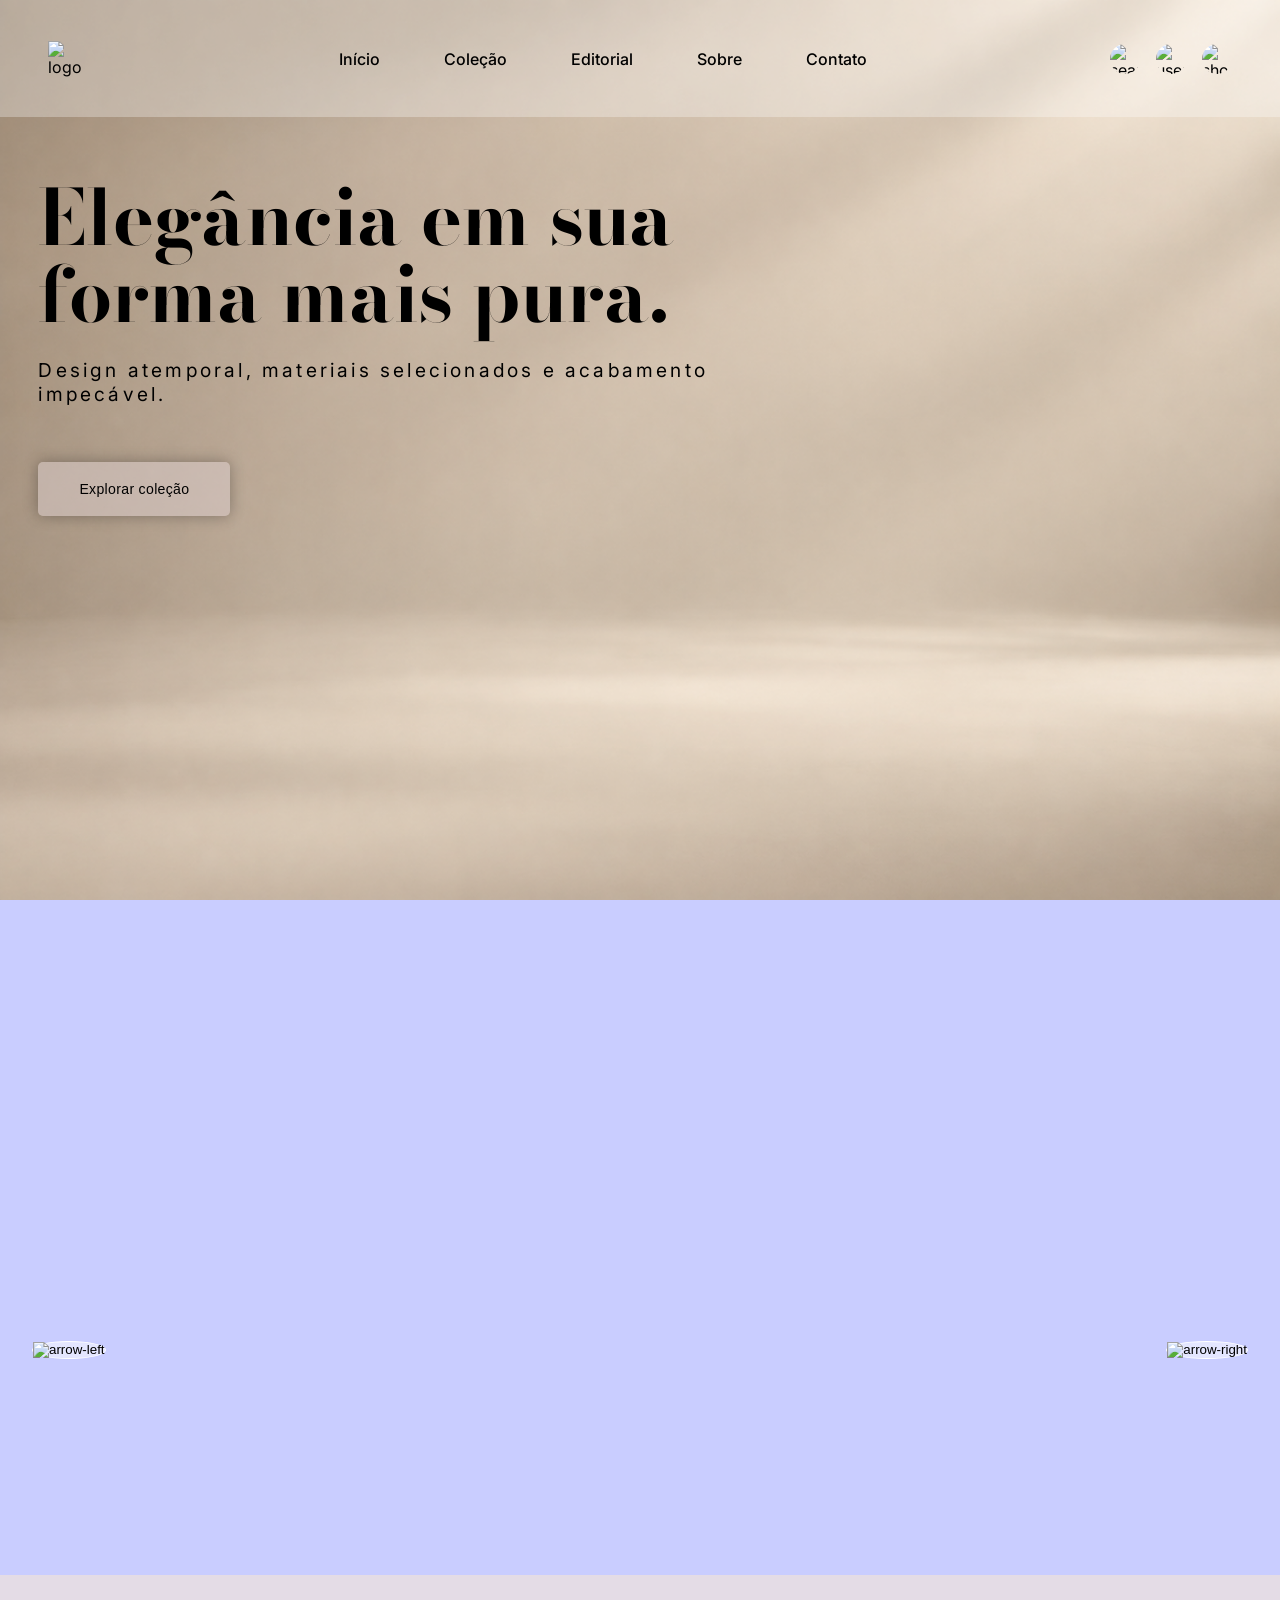
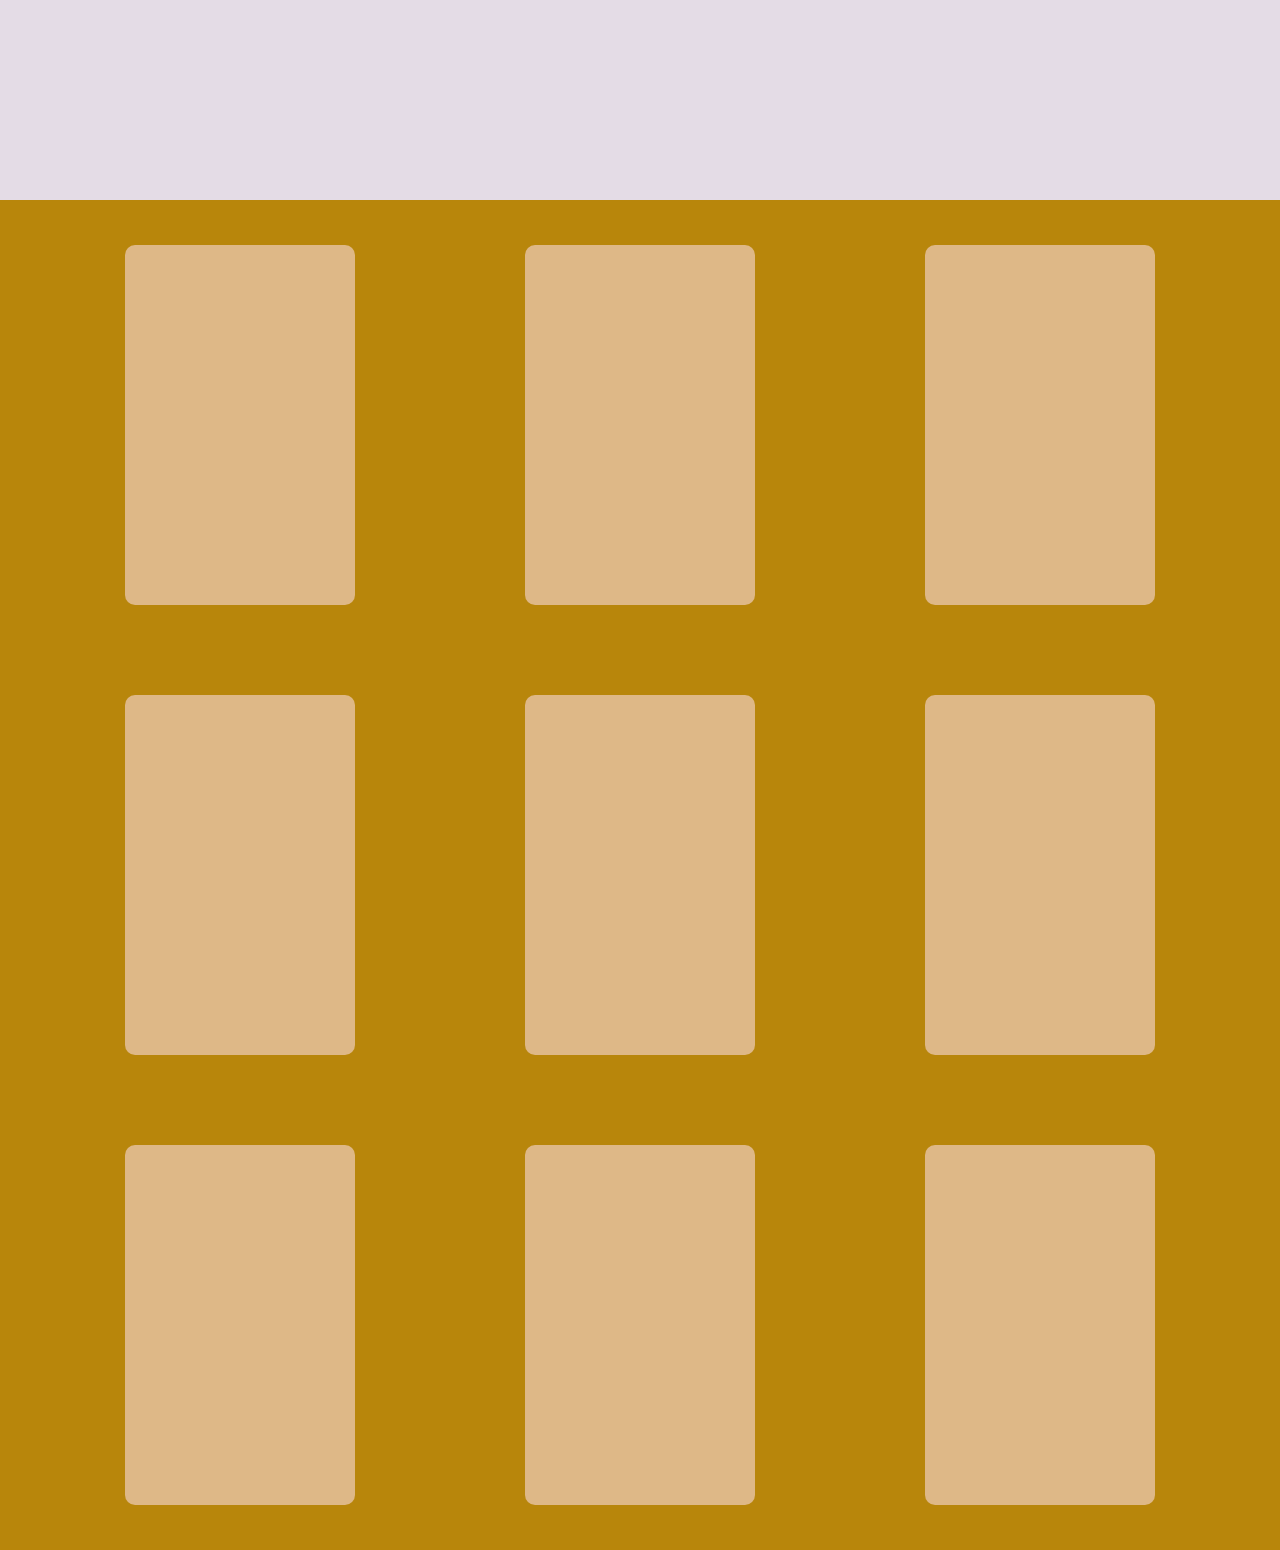
==== loja.html @ 96a673a0 "Add files via upload" ====
<!DOCTYPE html>
<html lang="en">

<head>
    <meta charset="UTF-8">
    <meta name="viewport" content="width=device-width, initial-scale=1.0">
    <title>Document</title>
    <link rel="stylesheet" href="loja.css">
    <script defer type="module" src="loja.js"></script>
    <script type="importmap">
{
    "imports": {
        "three": "https://unpkg.com/three@0.179.1/build/three.module.js",
        "three/addons/": "https://unpkg.com/three@0.179.1/examples/jsm/"
    }
}
</script>

    <link rel="preconnect" href="https://fonts.googleapis.com">
    <link rel="preconnect" href="https://fonts.gstatic.com" crossorigin>
    <link
        href="https://fonts.googleapis.com/css2?family=Bodoni+Moda:ital,opsz,wght@0,6..96,400..900;1,6..96,400..900&family=Inter:ital,opsz,wght@0,14..32,100..900;1,14..32,100..900&family=Orbitron:wght@400..900&family=Poppins:ital,wght@0,100;0,200;0,300;0,400;0,500;0,600;0,700;0,800;0,900;1,100;1,200;1,300;1,400;1,500;1,600;1,700;1,800;1,900&display=swap"
        rel="stylesheet">

</head>

<body>

    <header class="header">
        <div class="logo">
            <img width="50" height="50" src="https://img.icons8.com/ios-filled/50/logo.png" alt="logo" />
        </div>

        <nav class="nav__computador">
            <a href="#">Início</a>
            <a href="#">Coleção</a>
            <a href="#">Editorial</a>
            <a href="#">Sobre</a>
            <a href="#">Contato</a>
        </nav>

        <div class="icones__header">
            <img width="30" height="30" src="https://img.icons8.com/ios-glyphs/30/search--v1.png" alt="search--v1" />
            <img width="30" height="30" src="https://img.icons8.com/ios-glyphs/30/user--v1.png" alt="user--v1" />
            <img width="30" height="30" src="https://img.icons8.com/ios-glyphs/30/shopping-cart--v1.png"
                alt="shopping-cart--v1" />
        </div>
    </header>

    <main class="main">
        <div class="imagem__fundo1">
            <img src="img/fundo1.png" alt="">
        </div>

        <div class="posisão__texto">
            <div class="Meus__textos">
                <h1>Elegância em sua forma mais pura.</h1>
                <p>Design atemporal, materiais selecionados e acabamento impecável.</p>
                <button>
                    Explorar coleção
                </button>
            </div>
        </div>
    </main>

    <section class="section">
        <div class="Meu__3D ativo">
<img src="/LOJA-DE-ROUPA/img/camisa1.png" alt="">
            <div class="O__3D um" data-modelo="./modelos3D/camisa.glb">

            </div>
<img src="/LOJA-DE-ROUPA/img/camisa2.png" alt="">
        </div>
        <div class="Meu__3D">

            <div  class="O__3D dois" data-modelo="./modelos3D/sapato-v1.glb">

            </div>

        </div>
        <div style="background: rgb(0, 255, 64);" class="Meu__3D">

            <div class="O__3D dois" data-modelo="./modelos3D/sapato-v1.glb">

            </div>

        </div>

        <div class="setas">
            <button class="voltar"><img width="60" height="60" src="https://img.icons8.com/3d-fluency/94/arrow-left.png"
                    alt="arrow-left" /></button>
            <button class="passar"><img width="60" height="60"
                    src="https://img.icons8.com/3d-fluency/94/arrow-right.png" alt="arrow-right" /></button>
        </div>

        <div class="modelos__indicadores">

        </div>
    </section>

    <article class="Produtos__loja">
        <div class="produto">

        </div>
        <div class="produto">

        </div>
        <div class="produto">

        </div>
        <div class="produto">

        </div>
<div class="produto">
            
        </div>
        <div class="produto">
            
        </div>
<div class="produto">
            
        </div>
<div class="produto">
            
        </div>
<div class="produto">
            
        </div>


    </article>
</body>
<script src="https://cdn.jsdelivr.net/npm/gsap@3.15/dist/gsap.min.js"></script>

<script src="https://cdn.jsdelivr.net/npm/gsap@3.15/dist/ScrollTrigger.min.js"></script>
</html>
---- loja.css ----
* {
  padding: 0;
  margin: 0;
  box-sizing: border-box;
}
body {
  font-family: "Inter", sans-serif;
  overflow-x: hidden;
}
html {
  scroll-behavior: smooth;
}
:root {
  --branco: rgb(255, 255, 255);
  --sombra: rgba(000, 000, 000, 0.3);
}
button {
  cursor: pointer;
}
button:active {
  transform: translateY(-3px);
}
.header {
  width: 100%;
  height: 13vh;
  background: rgb(255, 255, 255, 0.3);
  position: fixed;
  top: 0;
  z-index: 5;
  display: flex;
  align-items: center;
  justify-content: space-between;
  padding: 0 3rem;

  .nav__computador {
    width: 90%;
    height: 100%;
    display: flex;
    align-items: center;
    justify-content: center;
    gap: 5vw;

    a {
      color: black;
      text-decoration: none;
      font-family: "Inter", sans-serif;
      font-weight: 500;
    }
  }
  .icones__header {
    display: flex;
    gap: 1rem;
    img {
      border-radius: 50%;
    }
    img:hover {
      background: rgb(255, 255, 255, 0.6);
    }
  }
}
.main {
  width: 100%;
  height: 100vh;
  position: relative;
  overflow: hidden;

  .imagem__fundo1 {
    width: 100%;
    height: 100%;
    position: absolute;
    z-index: -1;
    img {
      width: 100%;
      height: 100%;
      transition: 2s;
    }
  }

  .posisão__texto {
    width: 60%;
    height: 100%;
    display: flex;
    align-items: center;
    justify-content: center;
  }
  .Meus__textos {
    width: 90%;
    height: 60%;
    display: flex;
    flex-direction: column;
    gap: 1.5rem;

    h1 {
      font-family: "Bodoni Moda", serif;
      font-size: 6vw;
      line-height: 6vw;
    }
    p {
      font-size: 1.5vw;
      letter-spacing: 0.2rem;
    }
  }
  button {
    background: rgb(221, 207, 207, 0.5);
    width: 15vw;
    height: 6vh;
    border: none;
    border-radius: 5px;
    position: relative;
    cursor: pointer;
    z-index: 2;
    font-size: 1.1vw;
    margin-top: 2rem;
    box-shadow: 0 0 15px var(--sombra);
    letter-spacing: 0.02rem;
    overflow: hidden;
  }
  button::after {
    content: "";
    position: absolute;
    top: 0;
    right: 0;
    width: 100%;
    height: 0%;
    background: black;
    transition: 0.6s;
    z-index: -1;
  }
  button:hover::after {
    height: 100%;
  }
  button:hover {
    color: rgb(221, 207, 207, 0.5);
  }
  button::before {
    content: "→";
    position: absolute;
    right: 10%;
    opacity: 0;
  }
  button:hover::before {
    opacity: 1;
  }
}
.section {
  width: 100%;
  height: 100vh;
  background: rgb(201, 205, 255);
  position: relative;

  .Meu__3D.ativo {
    width: 100%;
    height: 100%;
    position: absolute;
    display: flex;
    align-items: center;
    justify-content: center;
    transform: translateX(0vw);
    transition: 0.5s;
    z-index: 2;

    .O__3D {
      width: 40vw;
      height: 40vw;
      display: flex;
      align-items: center;
      justify-content: center;
      transition: 0.5s;
      transform: translate(25vw, -100vh);
    }
    img{
      opacity: 1;
            transform: translateY(0vh);
    }
  }
  .Meu__3D {
    width: 100%;
    height: 100%;
    position: absolute;
    transform: translateX(100vw);
    left: 0;
    top: 0;
    transition: 0.5s;

    .O__3D {
      transform: translate(125vw);
      transition: 0.5s;
    }
    img {
      width: 20vw;
      height: auto;
      opacity: 0;
      transform: translateY(100vh);
    }
    
    
  }.modelos__indicadores {
      width: 100%;
      height: 25vh;
      background: rgb(255, 235, 205, 0.5);
      position: absolute;
      bottom: 0;
      z-index: 4;
    }
  .setas {
      width: 100%;
      height: 100%;
      position: absolute;
      display: flex;
      align-items: center;
      justify-content: space-between;
      padding: 0 2rem;
      z-index: 3;
      

      button {
        background: rgb(255, 255, 255, 0.5);
        border-radius: 50%;
        border:
       solid var(--branco),
       1px;
      }
    }
}
.Produtos__loja {
  width: 100%;
  height: 150vh;
  background: darkgoldenrod;
  display: grid;
  align-items: center;
  justify-content: center;
  place-items: center;
  grid-template-columns: repeat(3, 30%);
  gap: 0 1rem;

  .produto {
    width: 60%;
    height: 40vh;
    display: flex;
    align-items: center;
    justify-content: center;
    background: burlywood;
    border-radius: 10px;
    box-shadow: var(--sombra);
  }
}
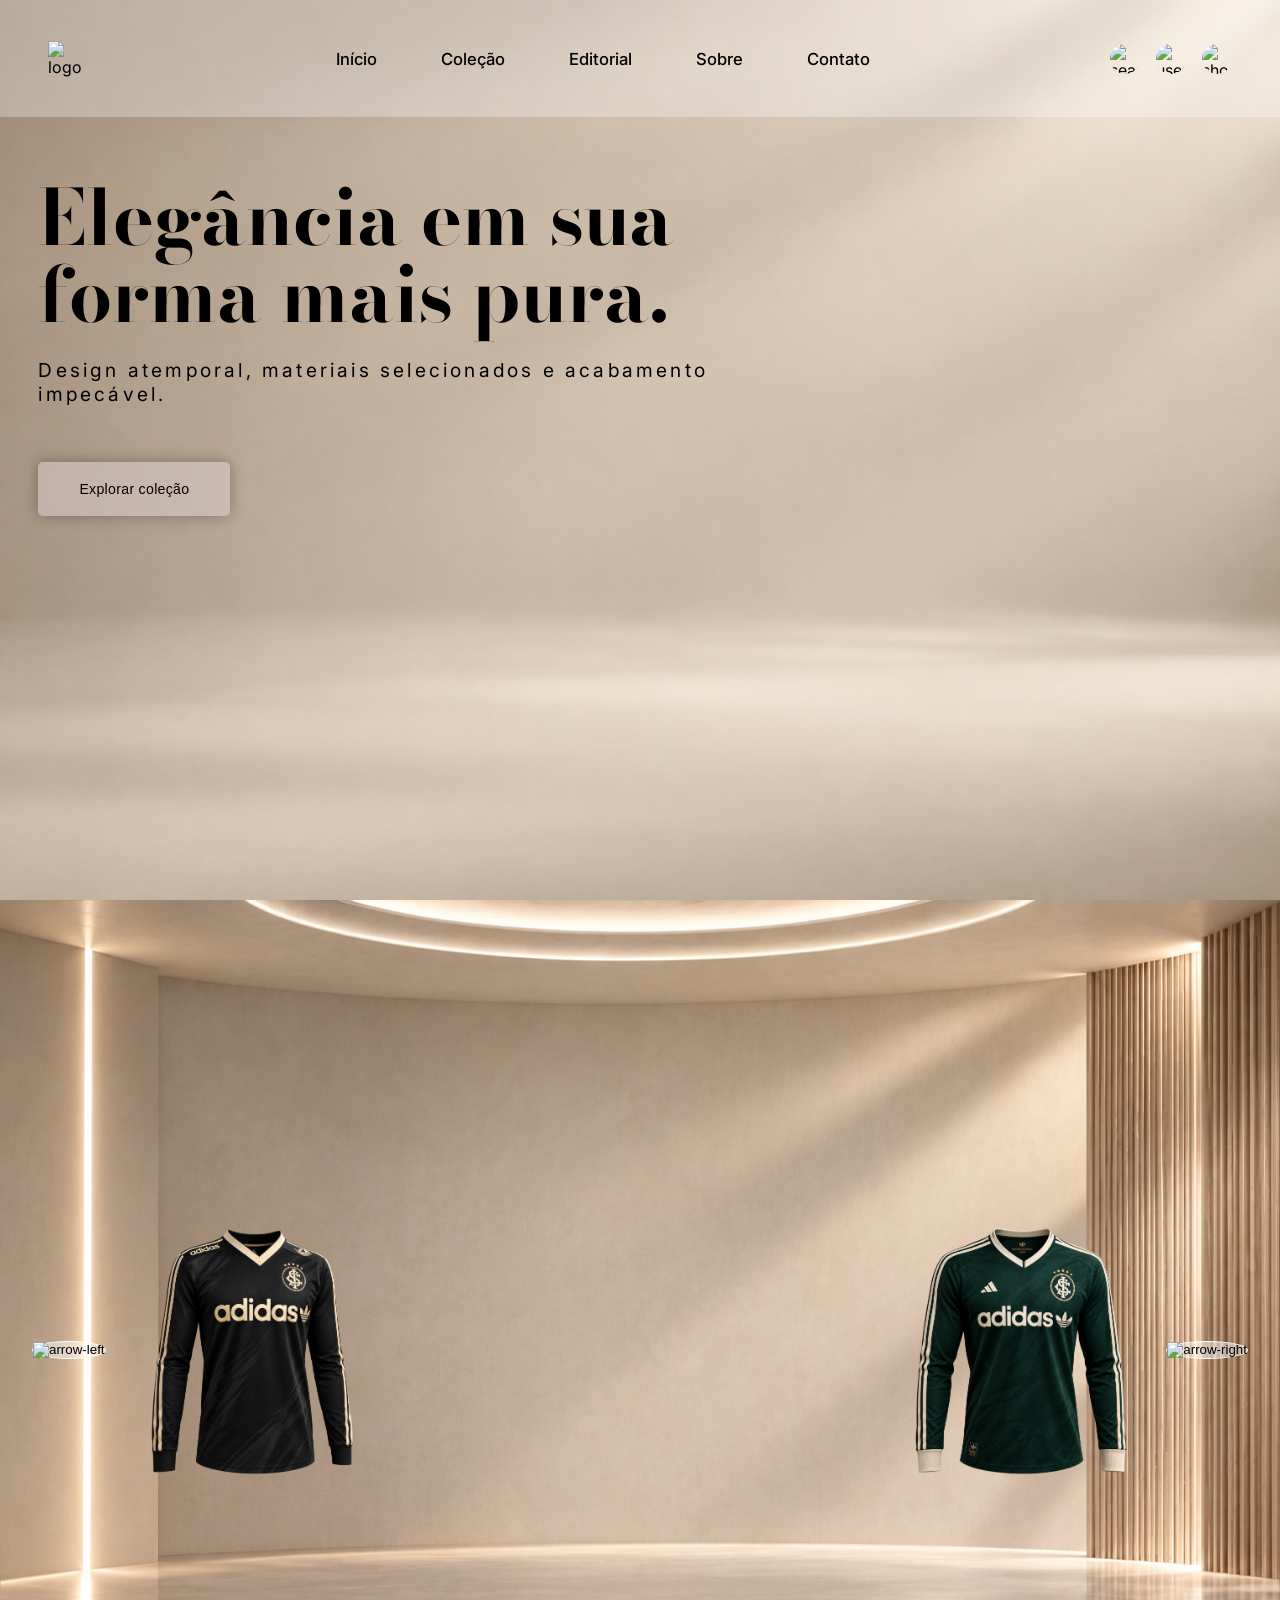
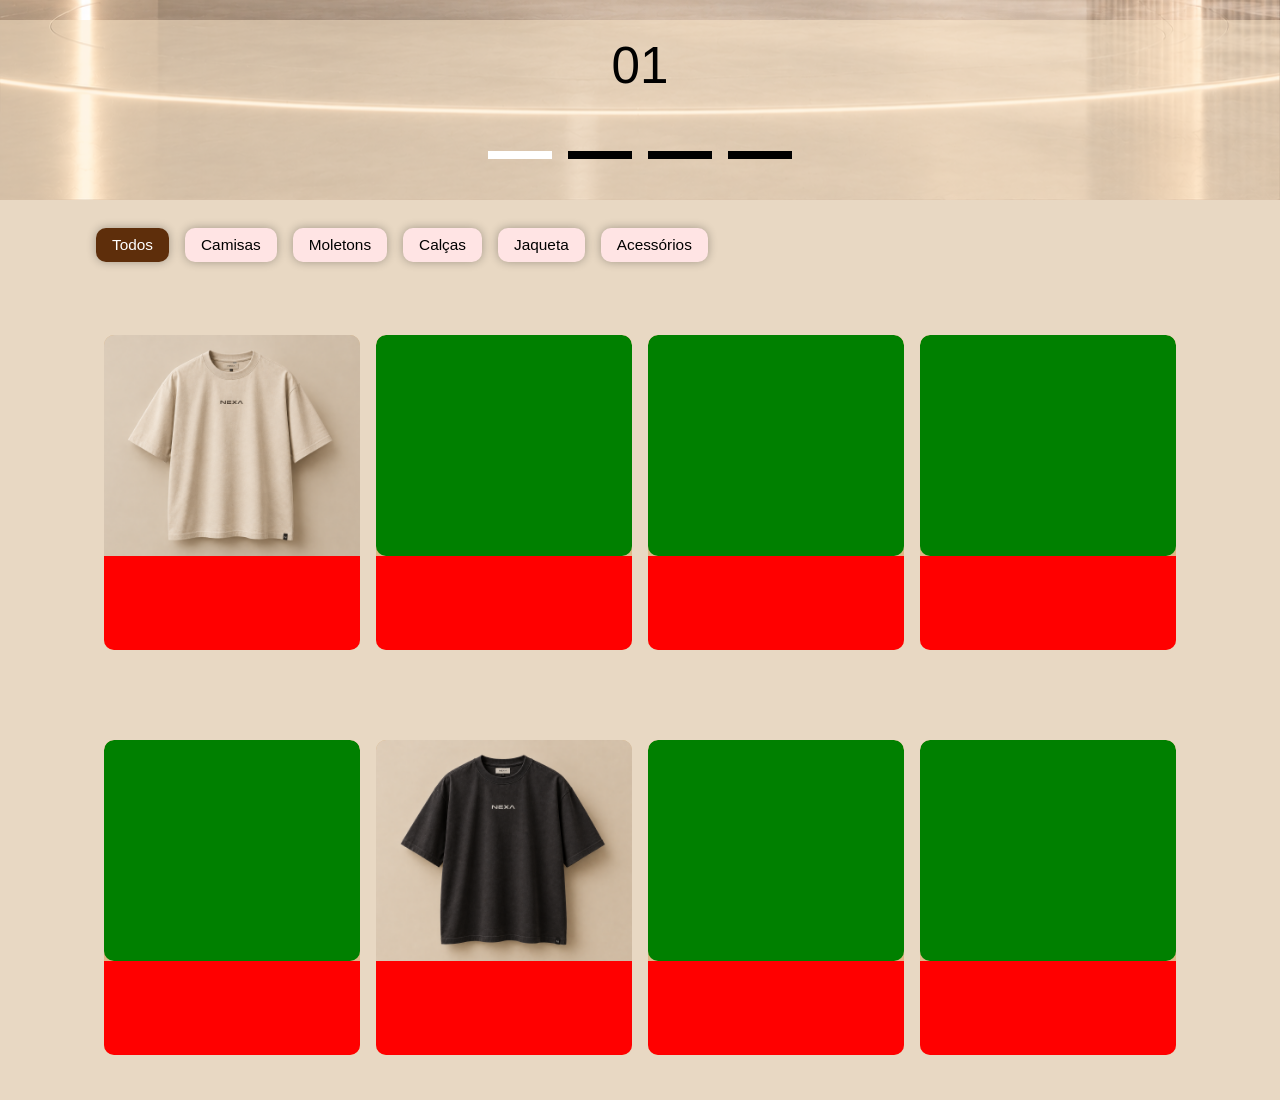
==== commit 545e7219: "Add files via upload" ====
--- a/loja.html
+++ b/loja.html
@@ -1,5 +1,5 @@
 <!DOCTYPE html>
-<html lang="en">
+<html lang="pt-br">
 
 <head>
     <meta charset="UTF-8">
@@ -62,27 +62,34 @@
             </div>
         </div>
     </main>
-
+    <div class="O__3D dois" data-modelo="modelos3D/sapato.glb"></div>
     <section class="section">
+        <div class="fundo2"><img src="img/fundo2.png" alt=""></div>
+
         <div class="Meu__3D ativo">
-<img src="/LOJA-DE-ROUPA/img/camisa1.png" alt="">
-            <div class="O__3D um" data-modelo="./modelos3D/camisa.glb">
-
-            </div>
-<img src="/LOJA-DE-ROUPA/img/camisa2.png" alt="">
-        </div>
+            <img src="/LOJA-DE-ROUPA/img/camisa1.png" alt="">
+            <div class="O__3D um" data-modelo="modelos3D/camisa.glb">
+
+            </div>
+            <img src="/LOJA-DE-ROUPA/img/camisa2.png" alt="">
+        </div>
+
         <div class="Meu__3D">
-
-            <div  class="O__3D dois" data-modelo="./modelos3D/sapato-v1.glb">
-
-            </div>
-
-        </div>
-        <div style="background: rgb(0, 255, 64);" class="Meu__3D">
-
-            <div class="O__3D dois" data-modelo="./modelos3D/sapato-v1.glb">
-
-            </div>
+            <img src="/LOJA-DE-ROUPA/img/camisa1.png" alt="">
+
+            <div class="O__3D dois" data-modelo="modelos3D/sapato-v1.glb">
+
+            </div>
+            <img src="/LOJA-DE-ROUPA/img/camisa1.png" alt="">
+
+        </div>
+        <div class="Meu__3D">
+            <img src="/LOJA-DE-ROUPA/img/camisa1.png" alt="">
+
+            <div class="O__3D dois" data-modelo="modelos3D/calça.glb">
+
+            </div>
+            <img src="/LOJA-DE-ROUPA/img/camisa1.png" alt="">
 
         </div>
 
@@ -94,43 +101,103 @@
         </div>
 
         <div class="modelos__indicadores">
-
+            <div class="numeros">
+                01
+            </div>
+            <div class="barras">
+                <div class="barra ativo"></div>
+                <div class="barra"></div>
+                <div class="barra"></div>
+                <div class="barra"></div>
+            </div>
         </div>
     </section>
 
     <article class="Produtos__loja">
-        <div class="produto">
-
-        </div>
-        <div class="produto">
-
-        </div>
-        <div class="produto">
-
-        </div>
-        <div class="produto">
-
-        </div>
-<div class="produto">
-            
-        </div>
-        <div class="produto">
-            
-        </div>
-<div class="produto">
-            
-        </div>
-<div class="produto">
-            
-        </div>
-<div class="produto">
-            
-        </div>
-
+        <div class="Filtros">
+            <div class="botoes">
+                <button class="botao ativo">Todos</button>
+                <button class="botao">Camisas</button>
+                <button class="botao">Moletons</button>
+                <button class="botao">Calças</button>
+                <button class="botao">Jaqueta</button>
+                <button class="botao">Acessórios</button>
+            </div>
+        </div>
+
+        <div class="Meus__produtos">
+
+            <div class="produto">
+                <div class="imagem__produto">
+<img src="img/camisa1__produto.png" alt="camisa bege">
+                </div>
+                <div class="conteudo__produto">
+
+                </div>
+            </div>
+            <div class="produto">
+                <div class="imagem__produto">
+
+                </div>
+                <div class="conteudo__produto">
+
+                </div>
+            </div>
+            <div class="produto">
+                <div class="imagem__produto">
+
+                </div>
+                <div class="conteudo__produto">
+
+                </div>
+            </div>
+            <div class="produto">
+                <div class="imagem__produto">
+
+                </div>
+                <div class="conteudo__produto">
+
+                </div>
+            </div>
+            <div class="produto">
+                <div class="imagem__produto">
+
+                </div>
+                <div class="conteudo__produto">
+
+                </div>
+            </div>
+            <div class="produto">
+                <div class="imagem__produto">
+<img src="img/camisa__produto2.png" alt="camisa preta">
+                </div>
+                <div class="conteudo__produto">
+
+                </div>
+            </div>
+            <div class="produto">
+                <div class="imagem__produto">
+
+                </div>
+                <div class="conteudo__produto">
+
+                </div>
+            </div>
+            <div class="produto">
+                <div class="imagem__produto">
+
+                </div>
+                <div class="conteudo__produto">
+
+                </div>
+            </div>
+
+        </div>
 
     </article>
 </body>
 <script src="https://cdn.jsdelivr.net/npm/gsap@3.15/dist/gsap.min.js"></script>
 
 <script src="https://cdn.jsdelivr.net/npm/gsap@3.15/dist/ScrollTrigger.min.js"></script>
+
 </html>
--- a/loja.css
+++ b/loja.css
@@ -26,7 +26,7 @@
   background: rgb(255, 255, 255, 0.3);
   position: fixed;
   top: 0;
-  z-index: 5;
+  z-index: 50;
   display: flex;
   align-items: center;
   justify-content: space-between;
@@ -45,6 +45,22 @@
       text-decoration: none;
       font-family: "Inter", sans-serif;
       font-weight: 500;
+      position: relative;
+      transition: 0.3s;
+      font-size: 1.3vw;
+    }
+        a:hover::after{
+        width: 100%;
+        }
+    a::after{
+      content: '';
+      width: 0%;
+      height: 10%;
+      position: absolute;
+      background: rgb(0, 102, 255);
+      bottom: 0;
+      left: 0;
+            transition: 0.5s;
     }
   }
   .icones__header {
@@ -52,6 +68,7 @@
     gap: 1rem;
     img {
       border-radius: 50%;
+      cursor: pointer;
     }
     img:hover {
       background: rgb(255, 255, 255, 0.6);
@@ -92,28 +109,31 @@
 
     h1 {
       font-family: "Bodoni Moda", serif;
-      font-size: 6vw;
-      line-height: 6vw;
+      width: clamp(20rem,60vw, 80rem);
+      font-size: clamp(2rem,6vw,10rem);
+      line-height: clamp(2rem,6vw,10rem);
     }
     p {
-      font-size: 1.5vw;
+      font-size: clamp(0.8rem,1.5vw,2.5rem);
       letter-spacing: 0.2rem;
+      width: clamp(20rem,60vw, 80rem);
     }
   }
   button {
     background: rgb(221, 207, 207, 0.5);
-    width: 15vw;
+    width: clamp(7rem,15vw, 20rem);
     height: 6vh;
     border: none;
     border-radius: 5px;
     position: relative;
     cursor: pointer;
     z-index: 2;
-    font-size: 1.1vw;
+    font-size: clamp(0.7rem,1.1vw,2rem);
     margin-top: 2rem;
     box-shadow: 0 0 15px var(--sombra);
     letter-spacing: 0.02rem;
     overflow: hidden;
+    white-space: nowrap;
   }
   button::after {
     content: "";
@@ -145,9 +165,19 @@
 .section {
   width: 100%;
   height: 100vh;
-  background: rgb(201, 205, 255);
   position: relative;
 
+  .fundo2{
+    width:  100%;
+    height: 100vh;
+    position: absolute;
+    top: 0;
+    img{
+      width: 100%;
+      height: 100%;
+    }
+  }
+
   .Meu__3D.ativo {
     width: 100%;
     height: 100%;
@@ -155,7 +185,6 @@
     display: flex;
     align-items: center;
     justify-content: center;
-    transform: translateX(0vw);
     transition: 0.5s;
     z-index: 2;
 
@@ -171,16 +200,20 @@
     img{
       opacity: 1;
             transform: translateY(0vh);
+            transition: 1s;
     }
   }
   .Meu__3D {
     width: 100%;
     height: 100%;
-    position: absolute;
-    transform: translateX(100vw);
+        display: flex;
+    align-items: center;
+    justify-content: center;
+    position: absolute;
     left: 0;
     top: 0;
     transition: 0.5s;
+    
 
     .O__3D {
       transform: translate(125vw);
@@ -190,17 +223,19 @@
       width: 20vw;
       height: auto;
       opacity: 0;
-      transform: translateY(100vh);
+      
+      transform: translateY(30vh);
     }
     
     
   }.modelos__indicadores {
       width: 100%;
-      height: 25vh;
+      height: 20vh;
       background: rgb(255, 235, 205, 0.5);
       position: absolute;
       bottom: 0;
       z-index: 4;
+      flex-direction: column;
     }
   .setas {
       width: 100%;
@@ -210,7 +245,7 @@
       align-items: center;
       justify-content: space-between;
       padding: 0 2rem;
-      z-index: 3;
+      z-index: 30;
       
 
       button {
@@ -221,26 +256,102 @@
        1px;
       }
     }
+    .barras{
+      width: 100%;
+      height: 50%;
+      display: flex;
+      align-items: center;
+      justify-content: center;
+      gap: 1rem;
+    }
+    .numeros{
+      width: 100%;
+      height: 50%;
+      display: flex;
+      align-items: center;
+      justify-content: center;
+      font-size: 4vw;
+      font-family: Verdana, Geneva, Tahoma, sans-serif;
+    }
+    .barra{
+      width: 5vw;
+      height: 0.9vh;
+      background: black;
+    }
+    .barra.ativo{
+      background: var(--branco);
+    }
 }
 .Produtos__loja {
   width: 100%;
-  height: 150vh;
-  background: darkgoldenrod;
-  display: grid;
+  height: 100vh;
+background: #E8D8C3;
+
+.Filtros{
+  width: 100%;
+  height: 10%;
+  display: flex;
+  align-items: center;
+  justify-content: center;
+}
+.botoes{
+  width: 85%;
+  height: 100%;
+  display: flex;
+  align-items: center;
+  gap: 1rem;
+  position: relative;
+  z-index: 10;
+
+  button{
+    font-size: 1.2vw;
+    padding:  0.5rem 1rem;
+    border-radius: 10px;
+    border: none;
+    background: rgb(255, 228, 228);
+    box-shadow: 0 0 10px var(--sombra);
+  }
+}
+.Meus__produtos{
+  width: 100%;
+  height: 90%;
+    display: grid;
   align-items: center;
   justify-content: center;
   place-items: center;
-  grid-template-columns: repeat(3, 30%);
+  grid-template-columns: repeat(4, 20%);
   gap: 0 1rem;
-
+}
   .produto {
-    width: 60%;
-    height: 40vh;
+    width: 100%;
+    height: 35vh;
     display: flex;
     align-items: center;
     justify-content: center;
     background: burlywood;
     border-radius: 10px;
     box-shadow: var(--sombra);
-  }
-}
+    flex-direction: column;
+    overflow: hidden;
+  }
+  .imagem__produto{
+    width: 100%;
+    height: 70%;
+    background: green;
+    border-radius: 10px;
+    img{
+      width: 100%;
+      height: 100%;
+      object-fit: cover;
+    }
+  }
+  .conteudo__produto{
+    width: 100%;
+    height: 30%;
+    background: red;
+  }
+  .botao.ativo{
+background: rgb(94, 46, 11);
+color: var(--branco);
+  }
+}
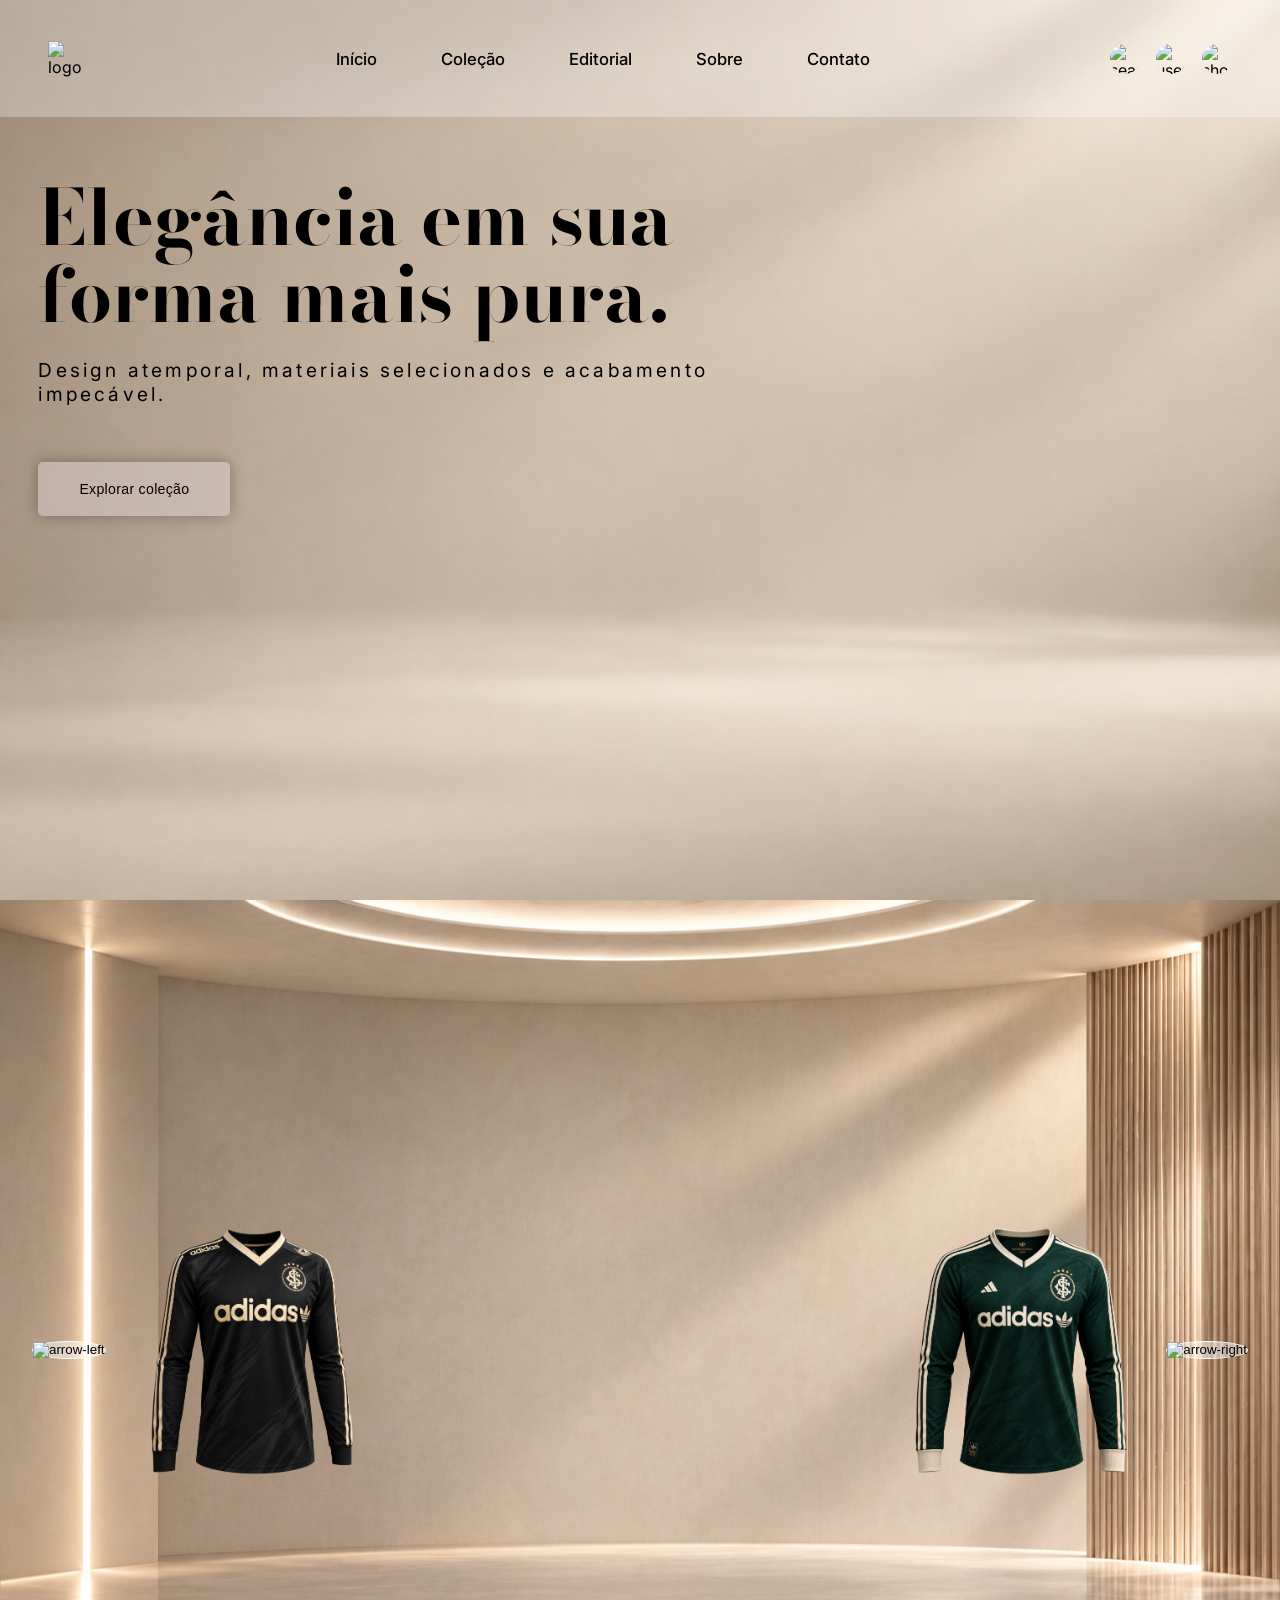
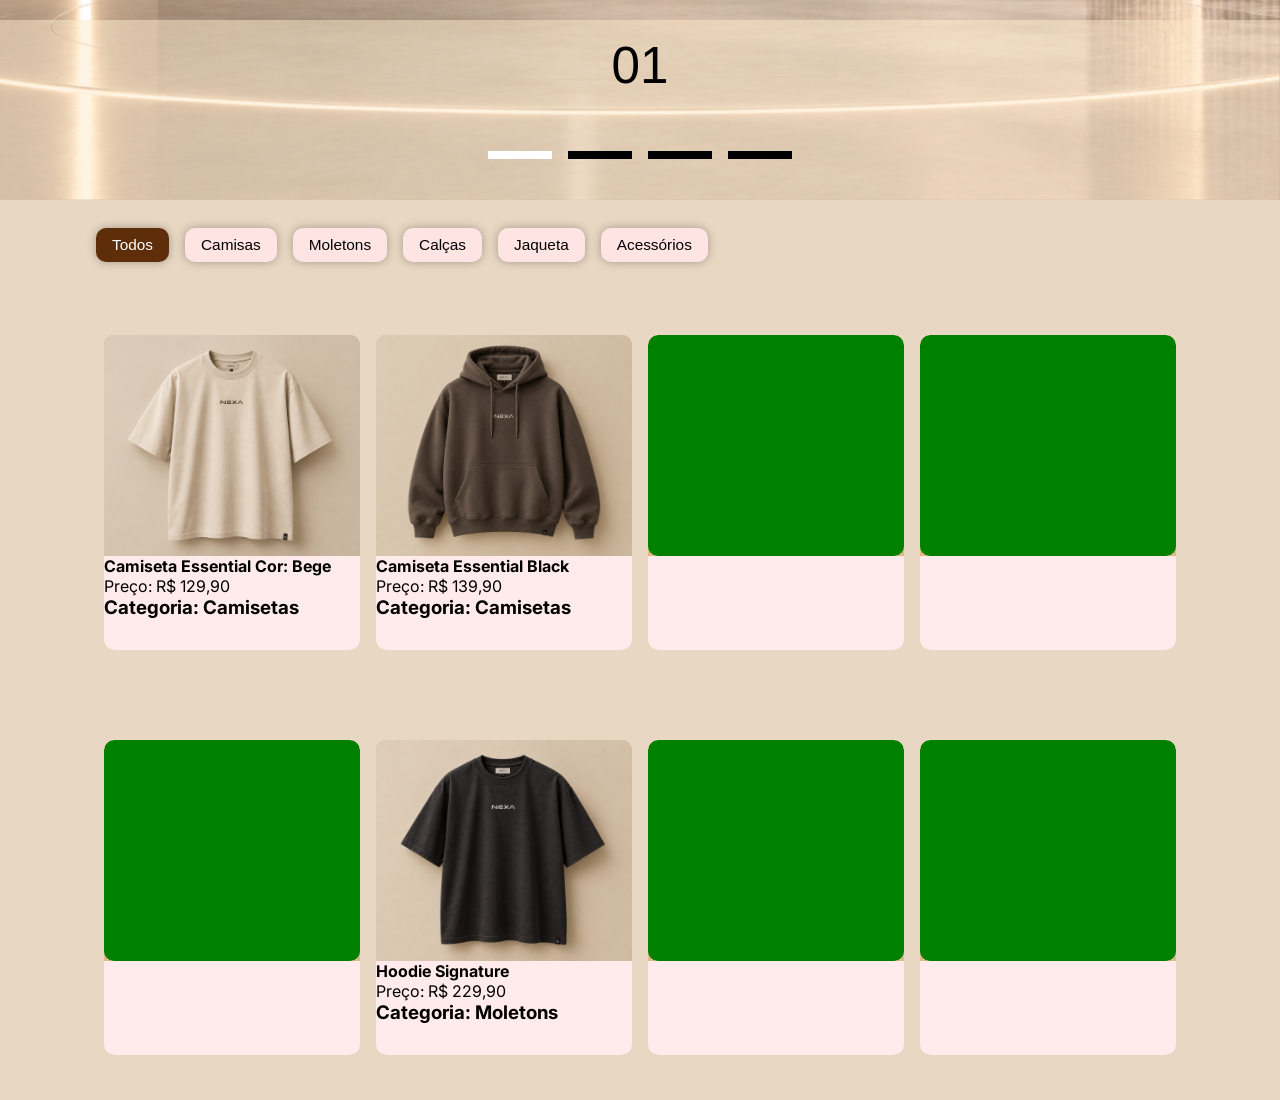
==== commit a159d63a: "Add files via upload" ====
--- a/loja.html
+++ b/loja.html
@@ -67,29 +67,29 @@
         <div class="fundo2"><img src="img/fundo2.png" alt=""></div>
 
         <div class="Meu__3D ativo">
-            <img src="/LOJA-DE-ROUPA/img/camisa1.png" alt="">
+            <img src="/img/camisa1.png" alt="">
             <div class="O__3D um" data-modelo="modelos3D/camisa.glb">
 
             </div>
-            <img src="/LOJA-DE-ROUPA/img/camisa2.png" alt="">
+            <img src="/img/camisa2.png" alt="">
         </div>
 
         <div class="Meu__3D">
-            <img src="/LOJA-DE-ROUPA/img/camisa1.png" alt="">
+            <img src="/img/camisa1.png" alt="">
 
             <div class="O__3D dois" data-modelo="modelos3D/sapato-v1.glb">
 
             </div>
-            <img src="/LOJA-DE-ROUPA/img/camisa1.png" alt="">
+            <img src="/img/camisa1.png" alt="">
 
         </div>
         <div class="Meu__3D">
-            <img src="/LOJA-DE-ROUPA/img/camisa1.png" alt="">
+            <img src="/img/camisa1.png" alt="">
 
             <div class="O__3D dois" data-modelo="modelos3D/calça.glb">
 
             </div>
-            <img src="/LOJA-DE-ROUPA/img/camisa1.png" alt="">
+            <img src="/img/camisa1.png" alt="">
 
         </div>
 
@@ -132,39 +132,51 @@
 <img src="img/camisa1__produto.png" alt="camisa bege">
                 </div>
                 <div class="conteudo__produto">
-
-                </div>
-            </div>
-            <div class="produto">
-                <div class="imagem__produto">
-
-                </div>
-                <div class="conteudo__produto">
-
-                </div>
-            </div>
-            <div class="produto">
-                <div class="imagem__produto">
-
-                </div>
-                <div class="conteudo__produto">
-
-                </div>
-            </div>
-            <div class="produto">
-                <div class="imagem__produto">
-
-                </div>
-                <div class="conteudo__produto">
-
-                </div>
-            </div>
-            <div class="produto">
-                <div class="imagem__produto">
-
-                </div>
-                <div class="conteudo__produto">
-
+<h4>Camiseta Essential
+
+Cor: Bege</h4>
+ <p>Preço: R$ 129,90</p>
+<h3>Categoria: Camisetas</h3>
+                </div>
+            </div>
+            <div class="produto">
+                <div class="imagem__produto">
+<img src="img/moleton__produto.png" alt="moleton marrom">
+                </div>
+                <div class="conteudo__produto">
+<h4>Camiseta Essential Black</h4>
+ <p>Preço: R$ 139,90</p>
+<h3>Categoria: Camisetas</h3>
+                </div>
+            </div>
+            <div class="produto">
+                <div class="imagem__produto">
+
+                </div>
+                <div class="conteudo__produto">
+<h4></h4>
+ <p></p>
+<h3></h3>
+                </div>
+            </div>
+            <div class="produto">
+                <div class="imagem__produto">
+
+                </div>
+                <div class="conteudo__produto">
+<h4></h4>
+ <p></p>
+<h3></h3>
+                </div>
+            </div>
+            <div class="produto">
+                <div class="imagem__produto">
+
+                </div>
+                <div class="conteudo__produto">
+<h4></h4>
+ <p></p>
+<h3></h3>
                 </div>
             </div>
             <div class="produto">
@@ -172,23 +184,29 @@
 <img src="img/camisa__produto2.png" alt="camisa preta">
                 </div>
                 <div class="conteudo__produto">
-
-                </div>
-            </div>
-            <div class="produto">
-                <div class="imagem__produto">
-
-                </div>
-                <div class="conteudo__produto">
-
-                </div>
-            </div>
-            <div class="produto">
-                <div class="imagem__produto">
-
-                </div>
-                <div class="conteudo__produto">
-
+<h4>Hoodie Signature</h4>
+ <p>Preço: R$ 229,90</p>
+<h3>Categoria: Moletons</h3>
+                </div>
+            </div>
+            <div class="produto">
+                <div class="imagem__produto">
+
+                </div>
+                <div class="conteudo__produto">
+<h4></h4>
+ <p></p>
+<h3></h3>
+                </div>
+            </div>
+            <div class="produto">
+                <div class="imagem__produto">
+
+                </div>
+                <div class="conteudo__produto">
+<h4></h4>
+ <p></p>
+<h3></h3>
                 </div>
             </div>
 
--- a/loja.css
+++ b/loja.css
@@ -348,7 +348,7 @@
   .conteudo__produto{
     width: 100%;
     height: 30%;
-    background: red;
+    background: rgb(255, 235, 235);
   }
   .botao.ativo{
 background: rgb(94, 46, 11);
